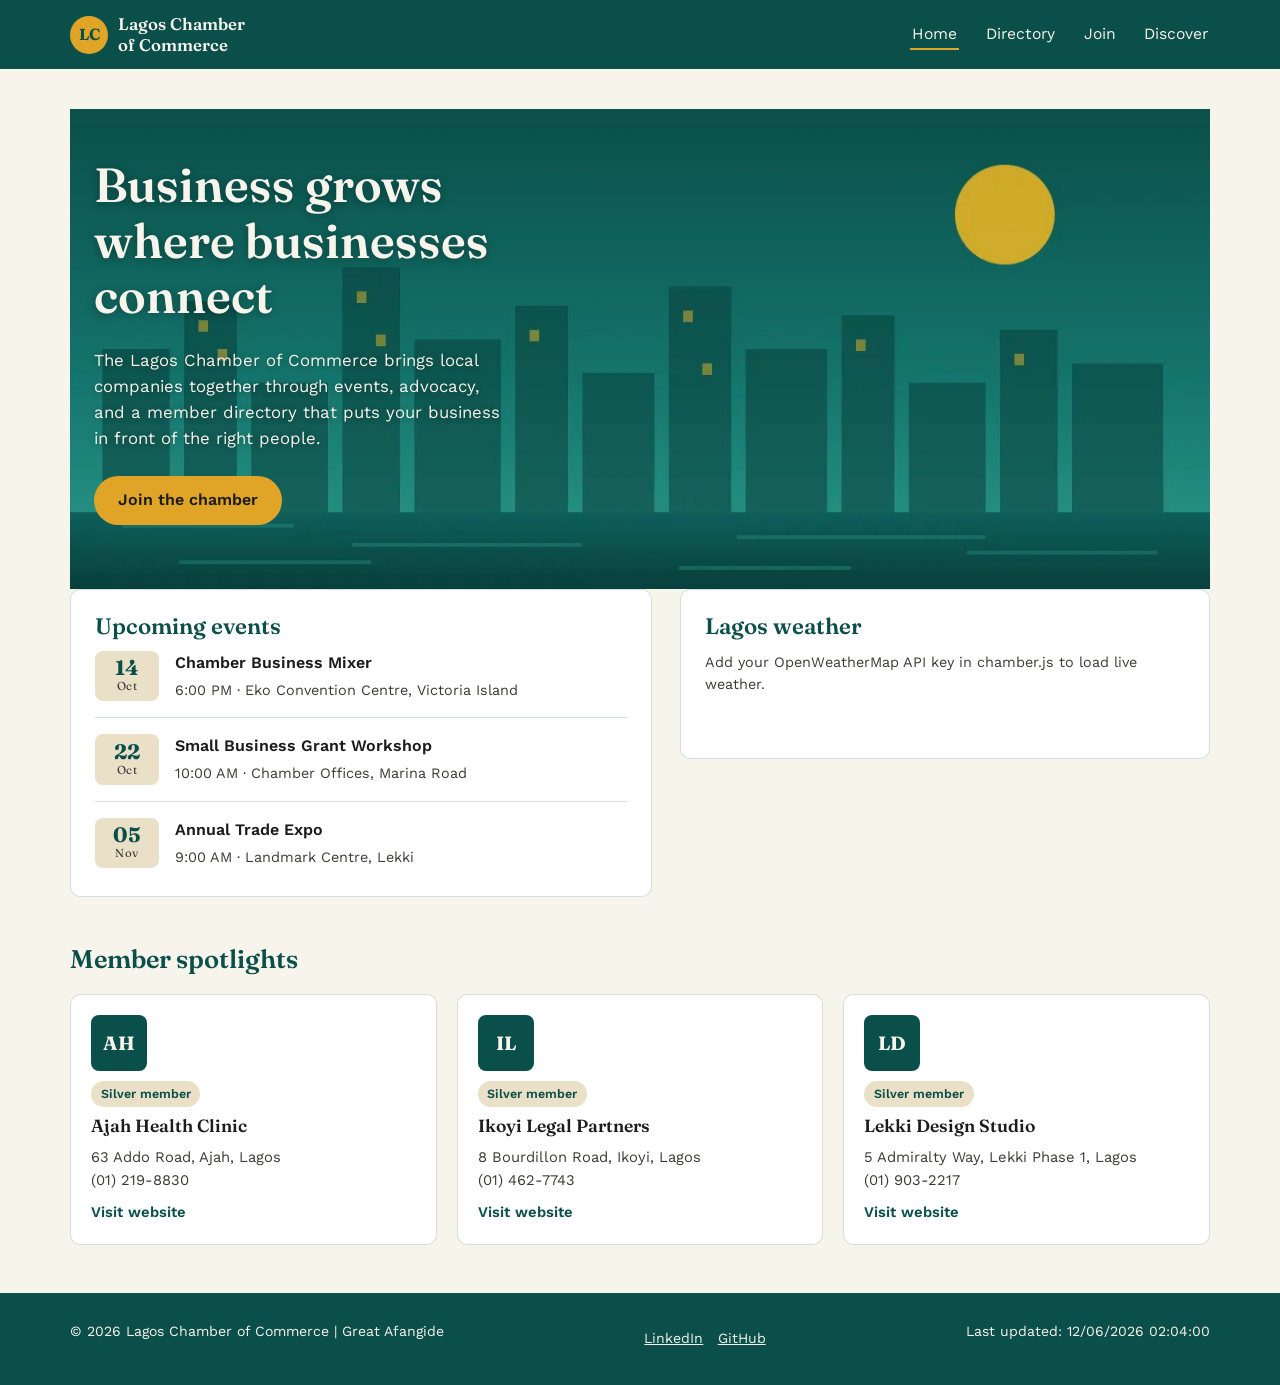
==== chamber/index.html @ bc027979 "updated files" ====
<!DOCTYPE html>
<html lang="en">

<head>
  <meta charset="UTF-8">
  <meta name="viewport" content="width=device-width, initial-scale=1.0">
  <title>Lagos Chamber of Commerce | Home</title>
  <meta name="description"
    content="The Lagos Chamber of Commerce connects local businesses with the resources, events, and members who help them grow.">
  <meta name="author" content="Great Afangide">

  <link rel="preconnect" href="https://fonts.googleapis.com">
  <link rel="preconnect" href="https://fonts.gstatic.com" crossorigin>
  <link href="https://fonts.googleapis.com/css2?family=Fraunces:wght@600;700&family=Work+Sans:wght@400;600&display=swap"
    rel="stylesheet">

  <link rel="stylesheet" href="styles/styles.css">
  <link rel="icon"
    href="data:image/svg+xml,%3Csvg xmlns='http://www.w3.org/2000/svg' viewBox='0 0 64 64'%3E%3Crect width='64' height='64' rx='12' fill='%230b4f4a'/%3E%3Ctext x='32' y='42' font-family='Georgia,serif' font-size='28' font-weight='700' fill='%23e0a527' text-anchor='middle'%3ELC%3C/text%3E%3C/svg%3E">
  <meta name="theme-color" content="#0b4f4a">

  <!-- Open Graph -->
  <meta property="og:title" content="Lagos Chamber of Commerce | Connecting Local Business">
  <meta property="og:description"
    content="Connecting Lagos businesses since 1998. See member spotlights, upcoming events, local weather, and how to join the chamber.">
  <meta property="og:type" content="website">
  <meta property="og:image" content="https://greatx806.github.io/wdd231/chamber/images/hero-lagos.webp">
  <meta property="og:url" content="https://greatx806.github.io/wdd231/chamber/index.html">

  <script defer src="scripts/chamber.js"></script>
</head>

<body>
  <a class="skip-link" href="#main-content">Skip to main content</a>

  <header class="site-header">
    <div class="header-inner">
      <a class="brand" href="index.html">
        <span class="brand-mark" aria-hidden="true">LC</span>
        <span class="brand-text">Lagos Chamber<br>of Commerce</span>
      </a>

      <button class="nav-toggle" id="navToggle" aria-expanded="false" aria-controls="primaryNav">
        <span class="visually-hidden">Menu</span>
      </button>

      <nav class="primary-nav" id="primaryNav" aria-label="Primary">
        <ul>
          <li><a href="index.html" aria-current="page">Home</a></li>
          <li><a href="directory.html">Directory</a></li>
          <li><a href="join.html">Join</a></li>
          <li><a href="discover.html">Discover</a></li>
        </ul>
      </nav>
    </div>
  </header>

  <!-- main now wraps the hero so the single h1 lives inside it -->
  <main id="main-content">

    <div class="hero">
      <img src="images/hero-lagos.webp" alt="Lagos waterfront skyline at dusk across the lagoon" fetchpriority="high">
      <div class="hero-content">
        <h1>Business grows where businesses connect</h1>
        <p>The Lagos Chamber of Commerce brings local companies together through events, advocacy, and a member
          directory that puts your business in front of the right people.</p>
        <a class="cta-button" href="join.html">Join the chamber</a>
      </div>
    </div>

    <section class="info-panels">

      <section class="panel" id="events" aria-labelledby="events-heading">
        <h2 id="events-heading">Upcoming events</h2>
        <ul class="event-list" id="eventList">
          <!-- populated by chamber.js -->
        </ul>
      </section>

      <section class="panel" id="weather" aria-labelledby="weather-heading">
        <h2 id="weather-heading">Lagos weather</h2>
        <div id="weatherNow" class="weather-now">
          <p class="weather-status">Loading current conditions…</p>
        </div>
        <div id="weatherForecast" class="weather-forecast" role="group" aria-label="Three day forecast"></div>
      </section>

    </section>

    <section class="spotlights" aria-labelledby="spotlights-heading">
      <h2 id="spotlights-heading">Member spotlights</h2>
      <div class="spotlight-grid" id="spotlightGrid">
        <p class="weather-status">Loading member spotlights…</p>
      </div>
    </section>
  </main>

  <footer class="site-footer">
    <div class="footer-inner">
      <p>&copy; <span id="currentYear"></span> Lagos Chamber of Commerce | Great Afangide</p>
      <ul class="social-links">
        <li><a href="https://linkedin.com/in/great-afangide-598083270" aria-label="LinkedIn">LinkedIn</a></li>
        <li><a href="https://github.com/GreatX806" aria-label="GitHub">GitHub</a></li>
      </ul>
      <p id="lastModified"></p>
    </div>
  </footer>

</body>

</html>
---- chamber/styles/styles.css ----
/* ============================================
   Lagos Chamber of Commerce — shared stylesheet
   Used by index.html and directory.html
   ============================================ */

:root {
  --teal-deep: #0b4f4a;
  --teal-mid: #1b6b63;
  --ochre: #e0a527;
  --ochre-dark: #b9860f;
  --paper: #f7f4ec;
  --sand: #eae0c8;
  --charcoal: #1c1c1c;
  --charcoal-soft: #3a3a37;
  --line: rgba(11, 79, 74, 0.18);

  --font-display: "Fraunces", Georgia, "Times New Roman", serif;
  --font-body: "Work Sans", -apple-system, Segoe UI, Roboto, sans-serif;

  --radius: 10px;
  --max-width: 1180px;
}

* {
  box-sizing: border-box;
}

html {
  scroll-behavior: smooth;
}

body {
  margin: 0;
  font-family: var(--font-body);
  color: var(--charcoal);
  background: var(--paper);
  line-height: 1.55;
}

img {
  max-width: 100%;
  display: block;
}

a {
  color: var(--teal-deep);
}

h1, h2, h3 {
  font-family: var(--font-display);
  line-height: 1.15;
  margin: 0 0 0.5em;
  font-weight: 600;
}

p {
  margin: 0 0 1em;
}

.visually-hidden {
  position: absolute;
  width: 1px;
  height: 1px;
  overflow: hidden;
  clip: rect(0 0 0 0);
  white-space: nowrap;
}

:focus-visible {
  outline: 3px solid var(--ochre-dark);
  outline-offset: 2px;
}

/* ---------- Header & nav ---------- */

.site-header {
  background: var(--teal-deep);
  color: var(--paper);
  position: relative;
}

.header-inner {
  max-width: var(--max-width);
  margin: 0 auto;
  padding: 0.9rem 1.25rem;
  display: flex;
  align-items: center;
  justify-content: space-between;
  gap: 1rem;
}

.brand {
  display: flex;
  align-items: center;
  gap: 0.65rem;
  text-decoration: none;
  color: var(--paper);
}

.brand-mark {
  width: 38px;
  height: 38px;
  border-radius: 50%;
  background: var(--ochre);
  display: grid;
  place-items: center;
  color: var(--teal-deep);
  font-family: var(--font-display);
  font-weight: 700;
  flex-shrink: 0;
}

.brand-text {
  font-family: var(--font-display);
  font-size: 1.05rem;
  font-weight: 600;
  line-height: 1.2;
}

.skip-link {
  position: absolute;
  left: -999px;
  top: auto;
  background: var(--ochre);
  color: var(--charcoal);
  padding: 0.75rem 1.25rem;
  font-weight: 600;
  text-decoration: none;
  z-index: 100;
  border-radius: 0 0 8px 0;
}

.skip-link:focus {
  left: 0;
  top: 0;
}

.nav-toggle {
  display: none;
  background: none;
  border: 1px solid rgba(247, 244, 236, 0.4);
  border-radius: 6px;
  color: var(--paper);
  width: 48px;
  height: 48px;
  cursor: pointer;
  flex-shrink: 0;
}

.nav-toggle span,
.nav-toggle::before,
.nav-toggle::after {
  content: "";
  display: block;
  width: 20px;
  height: 2px;
  background: var(--paper);
  margin: 4px auto;
}

.primary-nav ul {
  list-style: none;
  display: flex;
  gap: 1.6rem;
  margin: 0;
  padding: 0;
}

.primary-nav a {
  color: var(--paper);
  text-decoration: none;
  font-size: 0.98rem;
  padding: 0.3rem 0.1rem;
  border-bottom: 2px solid transparent;
}

.primary-nav a:hover,
.primary-nav a[aria-current="page"] {
  border-bottom-color: var(--ochre);
}

@media (max-width: 640px) {
  .nav-toggle {
    display: block;
  }

  .primary-nav {
    width: 100%;
    display: none;
  }

  .primary-nav.open {
    display: block;
  }

  .primary-nav ul {
    flex-direction: column;
    gap: 0;
    padding: 0.5rem 1.25rem 1rem;
  }

  .primary-nav li {
    border-top: 1px solid rgba(247, 244, 236, 0.15);
  }

  .primary-nav a {
    display: block;
    padding: 0.75rem 0;
  }

  .header-inner {
    flex-wrap: wrap;
  }
}

/* ---------- Hero ---------- */

.hero {
  position: relative;
  background: var(--teal-deep);
}

.hero img {
  width: 100%;
  height: clamp(260px, 45vw, 480px);
  object-fit: cover;
}

.hero-content {
  position: absolute;
  inset: 0;
  display: flex;
  flex-direction: column;
  align-items: flex-start;
  justify-content: center;
  padding: 1.5rem 1.5rem 2.5rem;
  max-width: var(--max-width);
  margin: 0 auto;
  left: 0;
  right: 0;
}

.hero-content h1 {
  color: var(--paper);
  font-size: clamp(1.8rem, 4.5vw, 3rem);
  max-width: 14ch;
  text-shadow: 0 2px 10px rgba(0, 0, 0, 0.35);
}

.hero-content p {
  color: var(--paper);
  max-width: 42ch;
  font-size: 1.05rem;
  text-shadow: 0 1px 6px rgba(0, 0, 0, 0.35);
}

.cta-button {
  display: inline-block;
  background: var(--ochre);
  color: var(--charcoal);
  text-decoration: none;
  font-weight: 600;
  padding: 0.75rem 1.5rem;
  border-radius: 999px;
  margin-top: 0.5rem;
  transition: transform 0.15s ease, background 0.15s ease;
}

.cta-button:hover,
.cta-button:focus-visible {
  background: var(--ochre-dark);
  transform: translateY(-1px);
}

/* ---------- Main layout ---------- */

main {
  max-width: var(--max-width);
  margin: 0 auto;
  padding: 2.5rem 1.25rem 3rem;
}

.info-panels {
  display: grid;
  grid-template-columns: 1fr;
  gap: 1.75rem;
  margin-bottom: 3rem;
}

@media (min-width: 700px) {
  .info-panels {
    grid-template-columns: 1.1fr 1fr;
    align-items: start;
  }
}

.panel {
  background: #fff;
  border: 1px solid var(--line);
  border-radius: var(--radius);
  padding: 1.5rem 1.5rem 1.75rem;
}

.panel h2 {
  font-size: 1.4rem;
  color: var(--teal-deep);
}

.event-list {
  list-style: none;
  margin: 0;
  padding: 0;
  display: grid;
  gap: 1rem;
}

.event-list li {
  display: grid;
  grid-template-columns: 64px 1fr;
  gap: 1rem;
  padding-bottom: 1rem;
  border-bottom: 1px solid var(--line);
}

.event-list li:last-child {
  border-bottom: none;
  padding-bottom: 0;
}

.event-date {
  background: var(--sand);
  border-radius: 8px;
  text-align: center;
  padding: 0.4rem 0;
  font-family: var(--font-display);
  line-height: 1.1;
}

.event-date .day {
  display: block;
  font-size: 1.3rem;
  font-weight: 700;
  color: var(--teal-deep);
}

.event-date .month {
  display: block;
  font-size: 0.72rem;
  letter-spacing: 0.03em;
  color: var(--charcoal-soft);
}

.event-title {
  font-weight: 600;
  margin: 0 0 0.2rem;
}

.event-meta {
  font-size: 0.9rem;
  color: var(--charcoal-soft);
  margin: 0;
}

/* Weather panel */

.weather-now {
  display: flex;
  align-items: center;
  gap: 1rem;
  margin-bottom: 1.25rem;
}

.weather-temp {
  font-family: var(--font-display);
  font-size: 3rem;
  font-weight: 600;
  color: var(--teal-deep);
}

.weather-desc {
  text-transform: capitalize;
  color: var(--charcoal-soft);
}

.weather-forecast {
  display: grid;
  grid-template-columns: repeat(3, 1fr);
  gap: 0.75rem;
}

.forecast-day {
  background: var(--sand);
  border-radius: 8px;
  text-align: center;
  padding: 0.75rem 0.4rem;
}

.forecast-day .label {
  display: block;
  font-size: 0.8rem;
  color: var(--charcoal-soft);
  margin-bottom: 0.3rem;
}

.forecast-day .temp {
  font-family: var(--font-display);
  font-weight: 600;
}

.weather-status {
  font-size: 0.9rem;
  color: var(--charcoal-soft);
}

/* ---------- Spotlights ---------- */

.spotlights h2 {
  font-size: 1.6rem;
  color: var(--teal-deep);
  margin-bottom: 1.25rem;
}

.spotlight-grid {
  display: grid;
  grid-template-columns: 1fr;
  gap: 1.25rem;
}

@media (min-width: 700px) {
  .spotlight-grid {
    grid-template-columns: repeat(3, 1fr);
  }
}

.spotlight-card {
  background: #fff;
  border: 1px solid var(--line);
  border-radius: var(--radius);
  padding: 1.25rem;
  display: flex;
  flex-direction: column;
  gap: 0.6rem;
}

.spotlight-card .logo {
  width: 56px;
  height: 56px;
  border-radius: 8px;
  background: var(--teal-deep);
  color: var(--paper);
  display: grid;
  place-items: center;
  font-family: var(--font-display);
  font-weight: 700;
  font-size: 1.2rem;
}

.spotlight-card h3 {
  font-size: 1.1rem;
  margin-bottom: 0;
}

.membership-badge {
  align-self: flex-start;
  font-size: 0.78rem;
  font-weight: 600;
  padding: 0.2rem 0.6rem;
  border-radius: 999px;
  background: var(--sand);
  color: var(--teal-deep);
}

.spotlight-card address {
  font-style: normal;
  font-size: 0.92rem;
  color: var(--charcoal-soft);
  margin: 0;
}

.spotlight-card .card-link {
  margin-top: auto;
  font-size: 0.92rem;
  font-weight: 600;
  text-decoration: none;
}

/* ---------- Footer ---------- */

.site-footer {
  background: var(--teal-deep);
  color: var(--paper);
}

.footer-inner {
  max-width: var(--max-width);
  margin: 0 auto;
  padding: 1.75rem 1.25rem;
  display: flex;
  flex-wrap: wrap;
  gap: 0.75rem 1.5rem;
  align-items: center;
  justify-content: space-between;
  font-size: 0.88rem;
}

.footer-inner a {
  color: var(--paper);
}

.social-links {
  display: flex;
  gap: 0.9rem;
  list-style: none;
  margin: 0;
  padding: 0;
}

.social-links a {
  display: inline-flex;
}

/* ============================================
   Join page: form + membership cards + modals
   ============================================ */

.join-layout {
  display: grid;
  grid-template-columns: 1fr;
  gap: 2rem;
  align-items: start;
}

@media (min-width: 800px) {
  .join-layout {
    grid-template-columns: 1.35fr 1fr;
  }
}

.join-form fieldset {
  border: 1px solid var(--line);
  border-radius: var(--radius);
  padding: 1rem 1.1rem 1.2rem;
  margin: 0 0 1.25rem;
}

.join-form legend {
  font-family: var(--font-display);
  font-weight: 600;
  padding: 0 0.4rem;
  color: var(--teal-deep);
}

.join-form label {
  display: block;
  font-weight: 600;
  font-size: 0.92rem;
  margin-bottom: 1rem;
}

.join-form input[type="text"],
.join-form input[type="email"],
.join-form input[type="tel"],
.join-form textarea {
  display: block;
  width: 100%;
  margin-top: 0.35rem;
  padding: 0.65rem 0.75rem;
  border: 1px solid var(--line);
  border-radius: 6px;
  font: inherit;
  color: var(--charcoal);
  background: #fff;
}

.join-form input:focus-visible,
.join-form textarea:focus-visible {
  outline: 3px solid var(--ochre-dark);
  outline-offset: 1px;
}

.join-form textarea {
  min-height: 110px;
  resize: vertical;
}

.join-form small {
  display: block;
  font-weight: 400;
  color: var(--charcoal-soft);
  margin-top: 0.3rem;
}

.radio-group {
  display: flex;
  flex-wrap: wrap;
  gap: 0.75rem 1.5rem;
}

.radio-option {
  display: flex;
  align-items: center;
  gap: 0.45rem;
  font-weight: 500;
  margin-bottom: 0;
}

.radio-option input {
  width: 18px;
  height: 18px;
  accent-color: var(--teal-deep);
}

.submit-button {
  font: inherit;
  border: none;
  cursor: pointer;
}

/* Membership cards */

.membership-cards {
  display: grid;
  grid-template-columns: 1fr;
  gap: 1rem;
}

.membership-card {
  background: #fff;
  border: 1px solid var(--line);
  border-radius: var(--radius);
  padding: 1.25rem;
  opacity: 0;
  transform: translateY(18px);
  animation: cardRise 0.55s ease forwards;
}

.membership-card:nth-child(1) { animation-delay: 0.05s; }
.membership-card:nth-child(2) { animation-delay: 0.2s; }
.membership-card:nth-child(3) { animation-delay: 0.35s; }
.membership-card:nth-child(4) { animation-delay: 0.5s; }

@keyframes cardRise {
  to {
    opacity: 1;
    transform: translateY(0);
  }
}

@media (prefers-reduced-motion: reduce) {
  .membership-card {
    animation: none;
    opacity: 1;
    transform: none;
  }
}

.membership-card h3 {
  font-size: 1.1rem;
  color: var(--teal-deep);
}

.membership-card p {
  font-size: 0.92rem;
  color: var(--charcoal-soft);
  margin-bottom: 0.75rem;
}

.membership-card button {
  font: inherit;
  font-weight: 600;
  font-size: 0.92rem;
  background: none;
  border: none;
  color: var(--teal-deep);
  text-decoration: underline;
  cursor: pointer;
  padding: 0;
}

/* Native dialog modals */

dialog {
  border: none;
  border-radius: var(--radius);
  padding: 0;
  width: min(420px, 90vw);
  box-shadow: 0 20px 45px rgba(11, 79, 74, 0.25);
}

dialog::backdrop {
  background: rgba(11, 79, 74, 0.55);
}

.dialog-inner {
  padding: 1.5rem;
}

.dialog-inner h3 {
  color: var(--teal-deep);
  margin-bottom: 0.75rem;
}

.dialog-inner ul {
  margin: 0 0 1.25rem;
  padding-left: 1.2rem;
}

.dialog-inner li {
  margin-bottom: 0.4rem;
}

.dialog-close {
  font: inherit;
  font-weight: 600;
  background: var(--ochre);
  color: var(--charcoal);
  border: none;
  border-radius: 999px;
  padding: 0.55rem 1.3rem;
  cursor: pointer;
}

/* ============================================
   Thank-you page
   ============================================ */

.confirmation-panel h1 {
  color: var(--teal-deep);
}

.confirmation-list {
  margin: 1.5rem 0 0;
  display: grid;
  gap: 0.9rem;
}

.confirmation-list div {
  display: grid;
  grid-template-columns: 160px 1fr;
  gap: 0.5rem;
  border-bottom: 1px solid var(--line);
  padding-bottom: 0.6rem;
}

.confirmation-list dt {
  font-weight: 600;
  color: var(--teal-deep);
}

.confirmation-list dd {
  margin: 0;
}
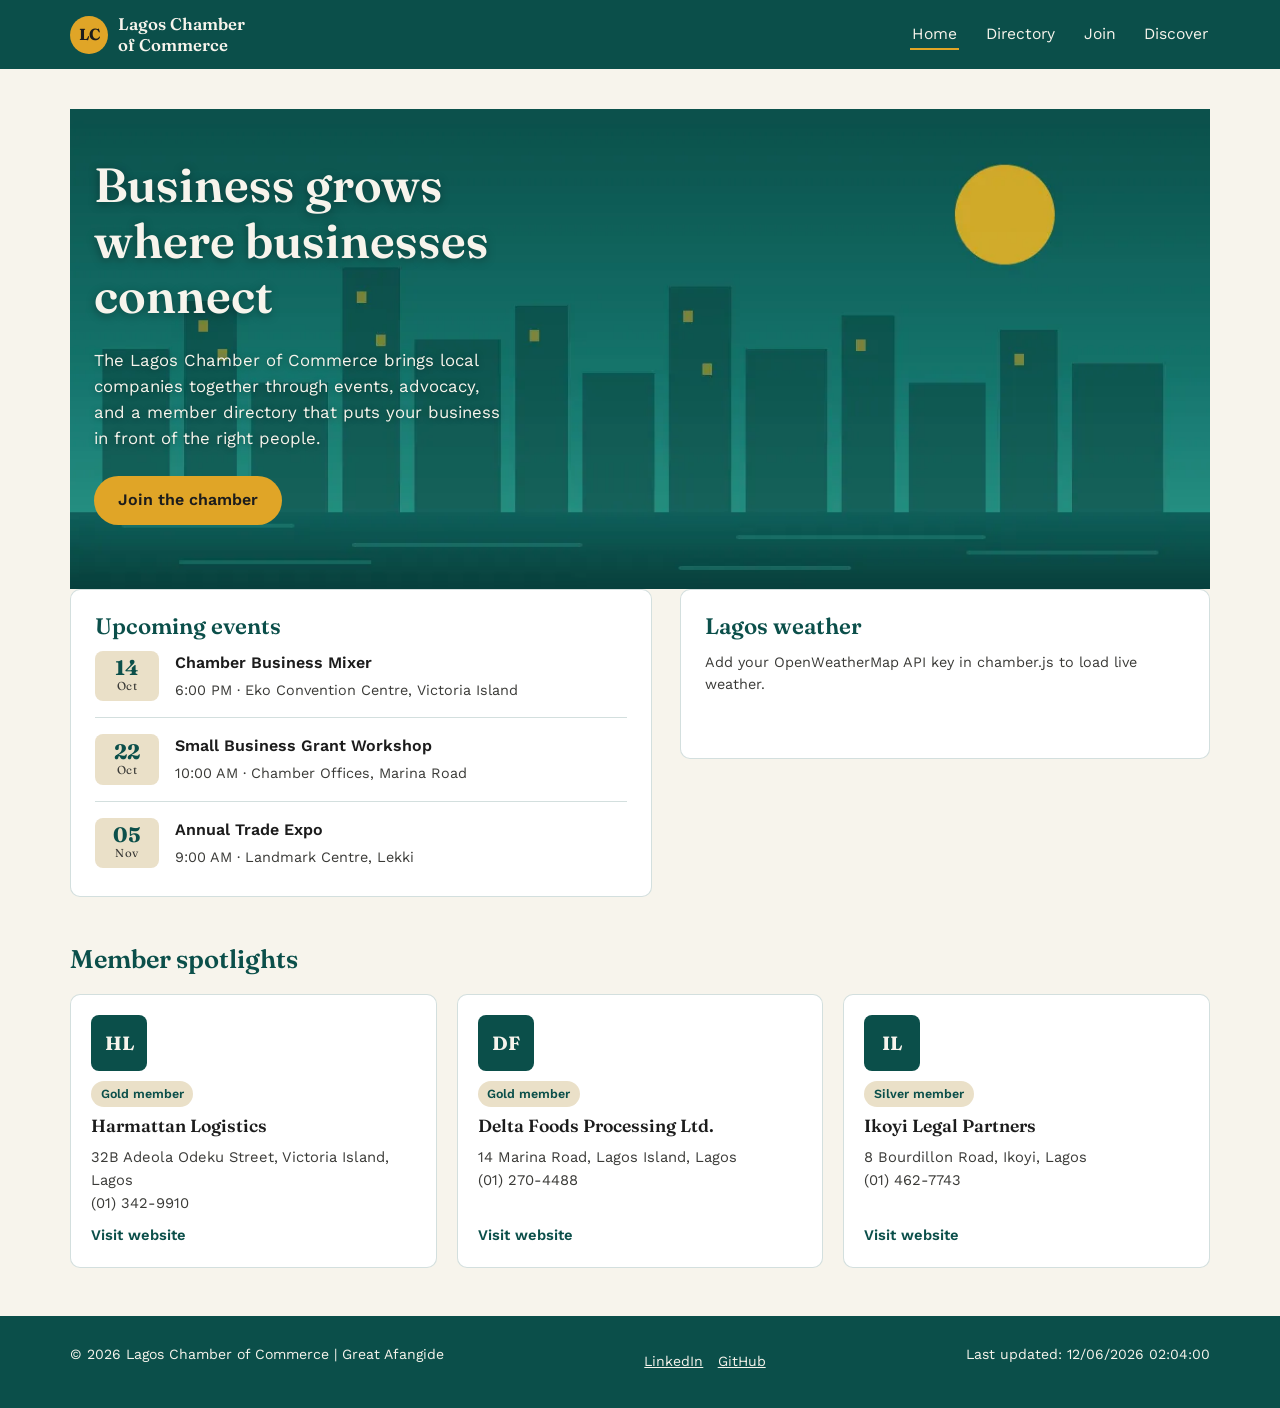
==== commit 243fbfe9: "updated files" ====
--- a/chamber/index.html
+++ b/chamber/index.html
@@ -14,7 +14,11 @@
   <link href="https://fonts.googleapis.com/css2?family=Fraunces:wght@600;700&family=Work+Sans:wght@400;600&display=swap"
     rel="stylesheet">
 
-  <link rel="stylesheet" href="styles/styles.css">
+  
+    <link rel="stylesheet" href="styles/styles.css">
+    <link rel="stylesheet" href="../chamber/styles/styles-additions.css">
+
+  
   <link rel="icon"
     href="data:image/svg+xml,%3Csvg xmlns='http://www.w3.org/2000/svg' viewBox='0 0 64 64'%3E%3Crect width='64' height='64' rx='12' fill='%230b4f4a'/%3E%3Ctext x='32' y='42' font-family='Georgia,serif' font-size='28' font-weight='700' fill='%23e0a527' text-anchor='middle'%3ELC%3C/text%3E%3C/svg%3E">
   <meta name="theme-color" content="#0b4f4a">
--- a/chamber/styles/styles-additions.css
+++ b/chamber/styles/styles-additions.css
@@ -0,0 +1,19 @@
+/* ===== Paste at the VERY BOTTOM of styles/styles.css ===== */
+
+/* Contrast fix: teal on ochre was 4.29:1, charcoal on ochre is 7.78:1 */
+.brand-mark {
+  color: var(--charcoal);
+}
+
+/* Replaces the inline style="" attributes on join.html */
+.page-intro {
+  max-width: var(--max-width);
+  margin: 0 auto;
+  padding: 2.5rem 1.25rem 0;
+}
+
+.join-layout {
+  max-width: var(--max-width);
+  margin: 0 auto;
+  padding: 1rem 1.25rem 3rem;
+}
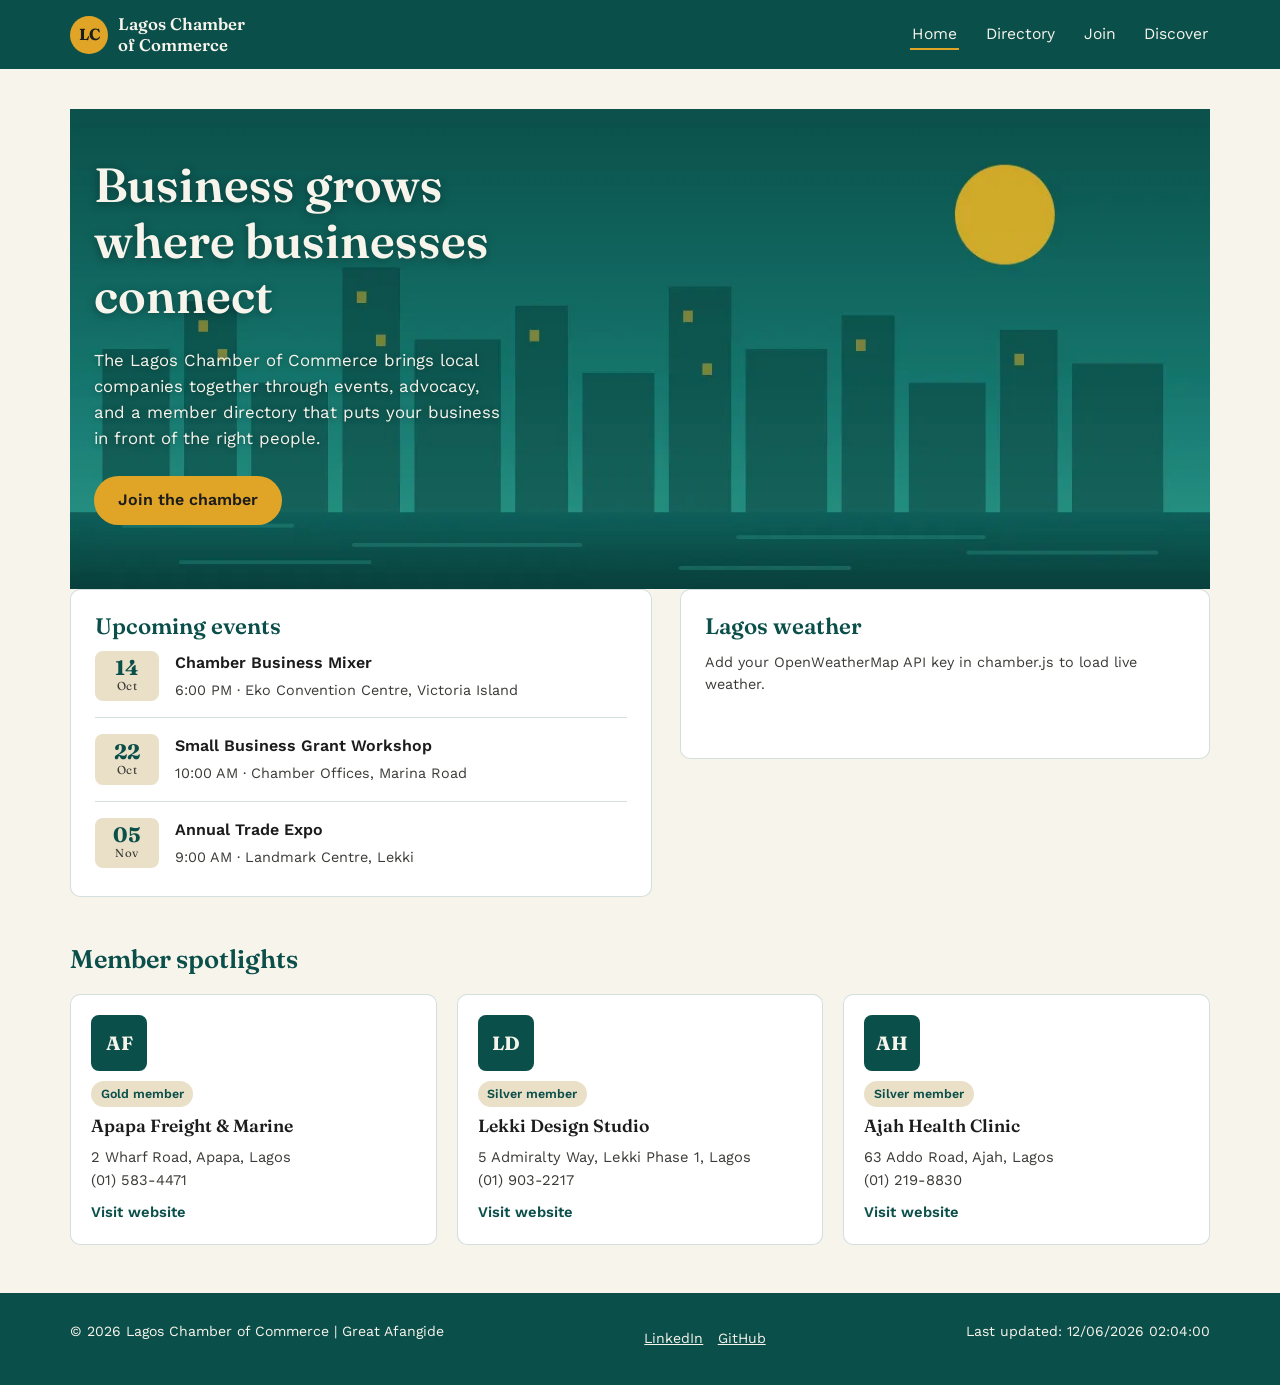
==== commit 225341b3: "updated files" ====
--- a/chamber/index.html
+++ b/chamber/index.html
@@ -19,9 +19,8 @@
     <link rel="stylesheet" href="../chamber/styles/styles-additions.css">
 
   
-  <link rel="icon"
-    href="data:image/svg+xml,%3Csvg xmlns='http://www.w3.org/2000/svg' viewBox='0 0 64 64'%3E%3Crect width='64' height='64' rx='12' fill='%230b4f4a'/%3E%3Ctext x='32' y='42' font-family='Georgia,serif' font-size='28' font-weight='700' fill='%23e0a527' text-anchor='middle'%3ELC%3C/text%3E%3C/svg%3E">
-  <meta name="theme-color" content="#0b4f4a">
+  <link rel="icon"href="data:image/svg+xml,%3Csvg xmlns='http://www.w3.org/2000/svg' viewBox='0 0 64 64'%3E%3Crect width='64' height='64' rx='12' fill='%230b4f4a'/%3E%3Ctext x='32' y='42' font-family='Georgia,serif' font-size='28' font-weight='700' fill='%23e0a527' text-anchor='middle'%3ELC%3C/text%3E%3C/svg%3E">
+  <meta name="theme-color"content="#0b4f4a">
 
   <!-- Open Graph -->
   <meta property="og:title" content="Lagos Chamber of Commerce | Connecting Local Business">
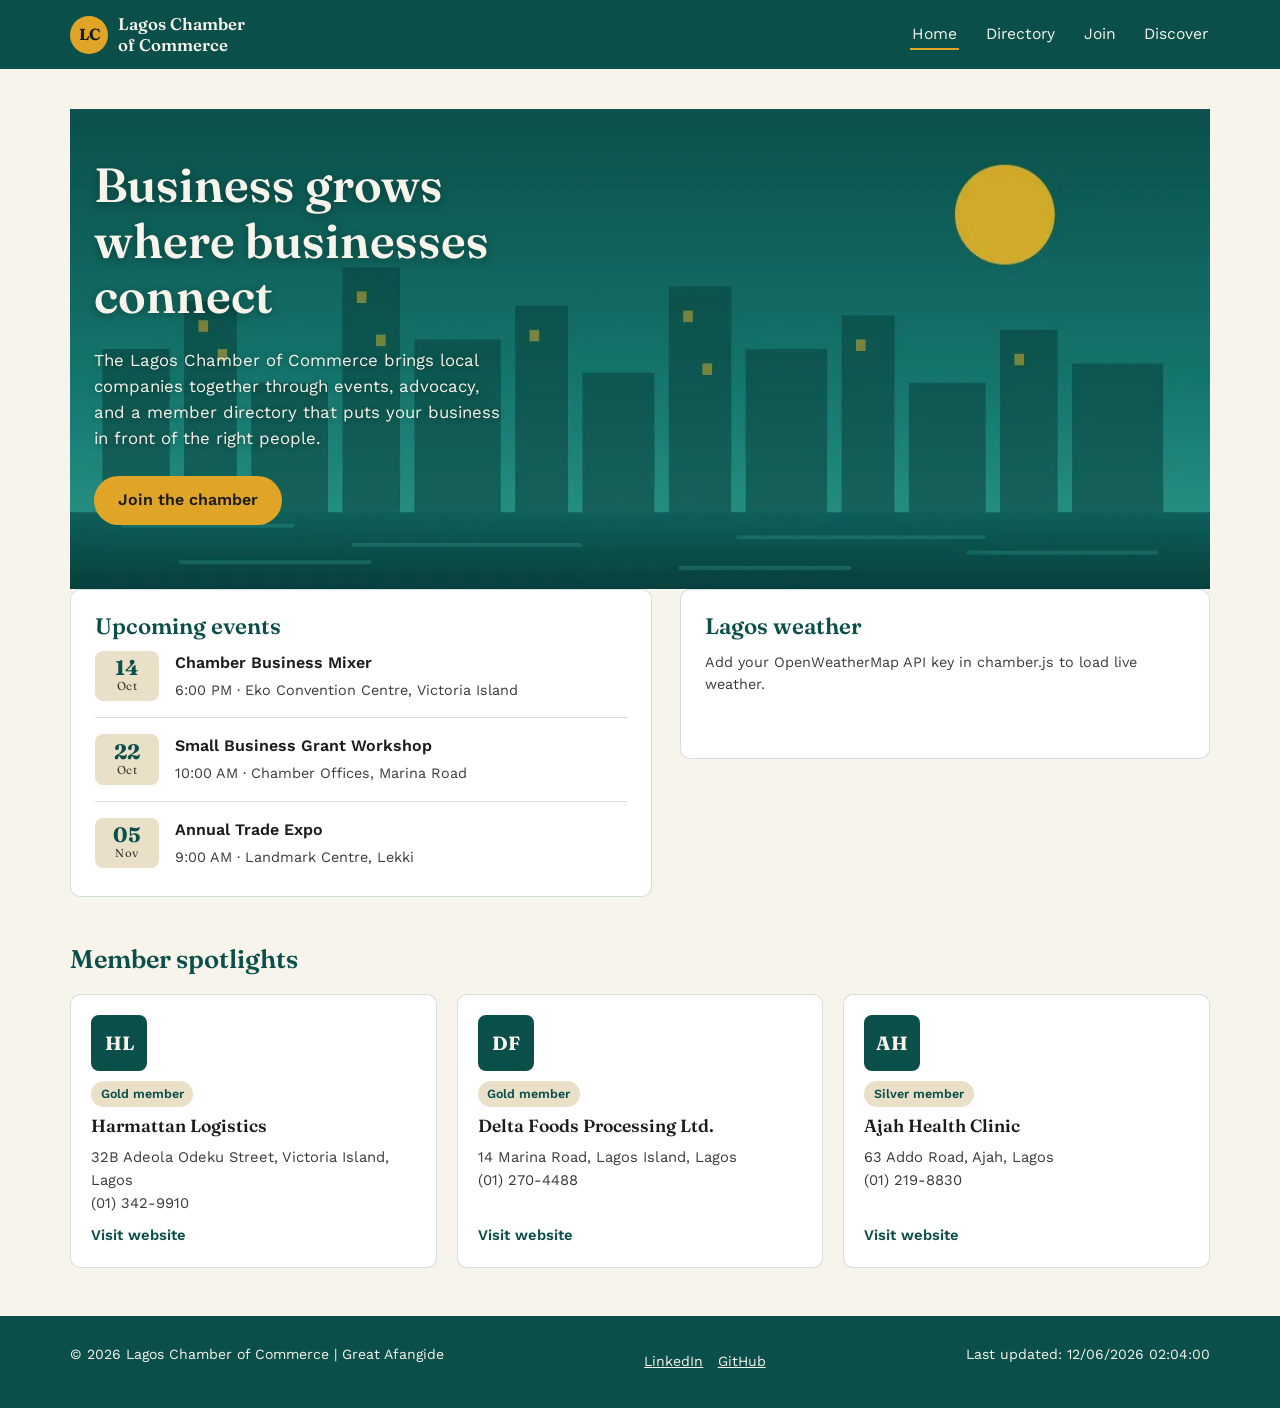
==== commit b9839a78: "updated files" ====
--- a/chamber/index.html
+++ b/chamber/index.html
@@ -11,16 +11,16 @@
 
   <link rel="preconnect" href="https://fonts.googleapis.com">
   <link rel="preconnect" href="https://fonts.gstatic.com" crossorigin>
-  <link href="https://fonts.googleapis.com/css2?family=Fraunces:wght@600;700&family=Work+Sans:wght@400;600&display=swap"
+  <link
+    href="https://fonts.googleapis.com/css2?family=Fraunces:wght@600;700&family=Work+Sans:wght@400;600&display=swap"
     rel="stylesheet">
 
-  
-    <link rel="stylesheet" href="styles/styles.css">
-    <link rel="stylesheet" href="../chamber/styles/styles-additions.css">
+  <link rel="stylesheet" href="styles/styles.css">
+  <link rel="stylesheet" href="../chamber/styles/styles-additions.css">
 
-  
-  <link rel="icon"href="data:image/svg+xml,%3Csvg xmlns='http://www.w3.org/2000/svg' viewBox='0 0 64 64'%3E%3Crect width='64' height='64' rx='12' fill='%230b4f4a'/%3E%3Ctext x='32' y='42' font-family='Georgia,serif' font-size='28' font-weight='700' fill='%23e0a527' text-anchor='middle'%3ELC%3C/text%3E%3C/svg%3E">
-  <meta name="theme-color"content="#0b4f4a">
+  <link rel="icon"
+    href="data:image/svg+xml,%3Csvg xmlns='http://www.w3.org/2000/svg' viewBox='0 0 64 64'%3E%3Crect width='64' height='64' rx='12' fill='%230b4f4a'/%3E%3Ctext x='32' y='42' font-family='Georgia,serif' font-size='28' font-weight='700' fill='%23e0a527' text-anchor='middle'%3ELC%3C/text%3E%3C/svg%3E">
+  <meta name="theme-color" content="#0b4f4a">
 
   <!-- Open Graph -->
   <meta property="og:title" content="Lagos Chamber of Commerce | Connecting Local Business">
@@ -58,7 +58,6 @@
     </div>
   </header>
 
-  <!-- main now wraps the hero so the single h1 lives inside it -->
   <main id="main-content">
 
     <div class="hero">
@@ -71,7 +70,7 @@
       </div>
     </div>
 
-    <section class="info-panels">
+    <div class="info-panels">
 
       <section class="panel" id="events" aria-labelledby="events-heading">
         <h2 id="events-heading">Upcoming events</h2>
@@ -88,7 +87,7 @@
         <div id="weatherForecast" class="weather-forecast" role="group" aria-label="Three day forecast"></div>
       </section>
 
-    </section>
+    </div>
 
     <section class="spotlights" aria-labelledby="spotlights-heading">
       <h2 id="spotlights-heading">Member spotlights</h2>
@@ -111,4 +110,4 @@
 
 </body>
 
-</html>+</html>
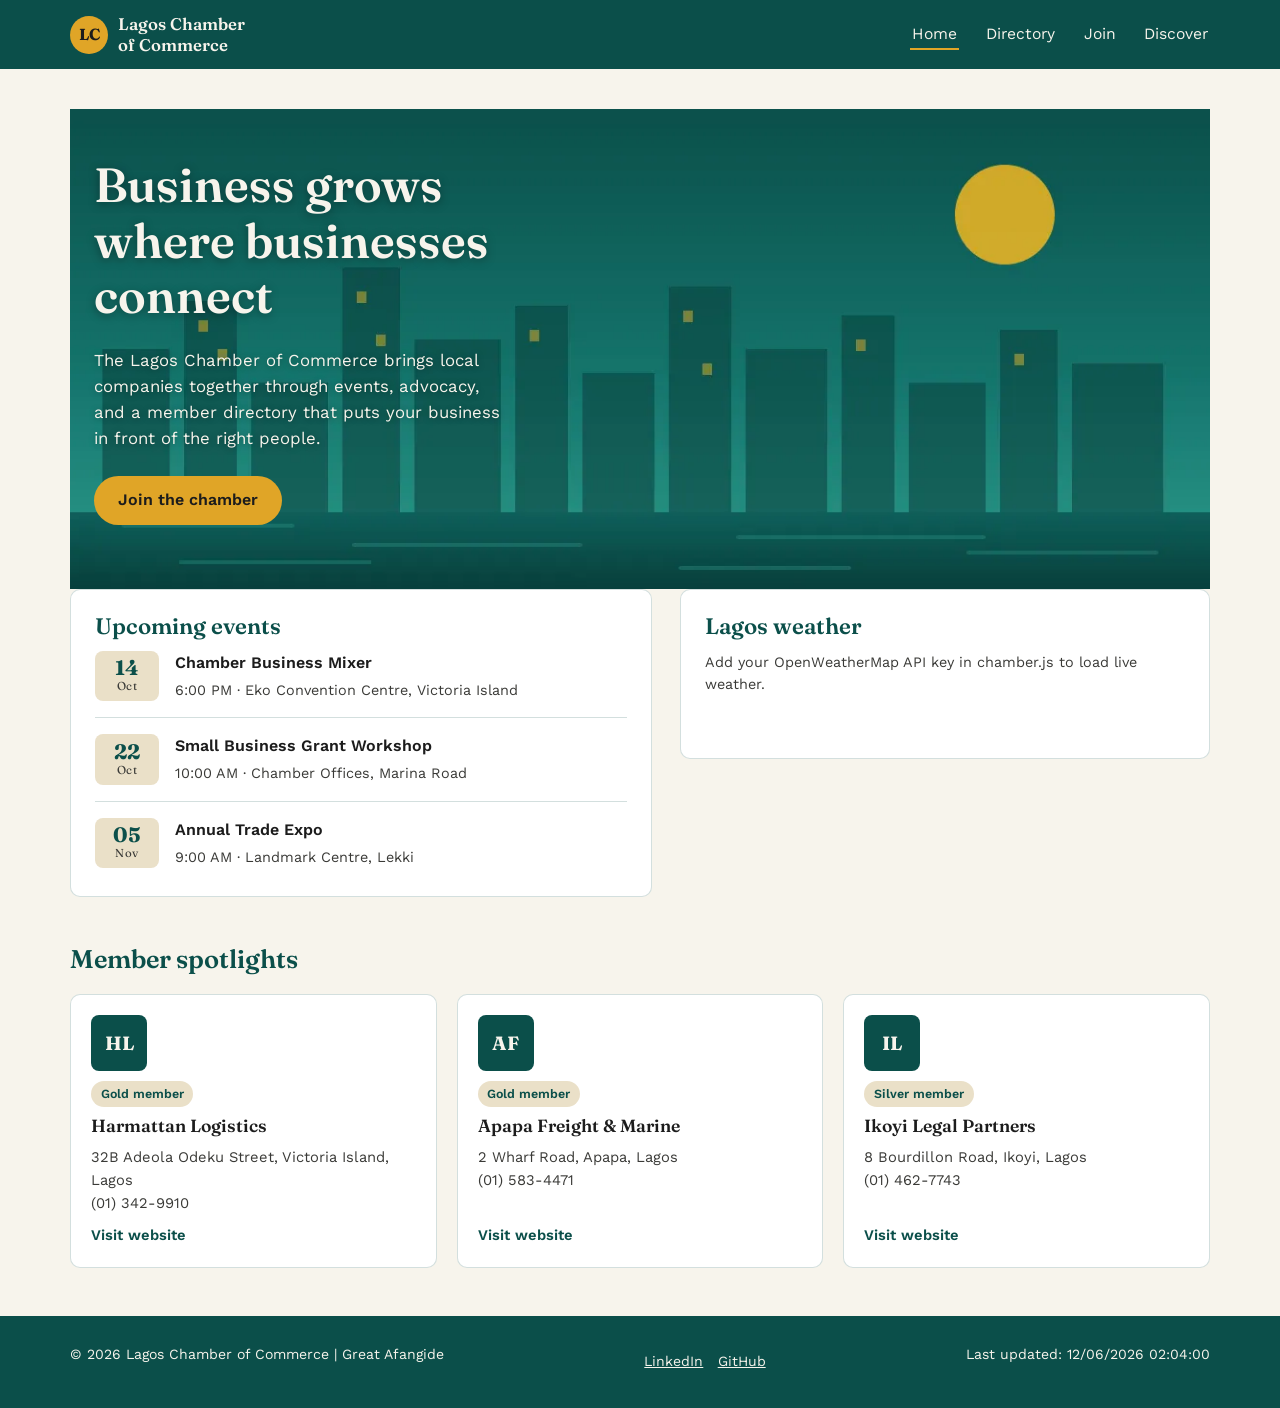
==== commit 66b8c2fa: "updated files" ====
--- a/chamber/index.html
+++ b/chamber/index.html
@@ -18,8 +18,7 @@
   <link rel="stylesheet" href="styles/styles.css">
   <link rel="stylesheet" href="../chamber/styles/styles-additions.css">
 
-  <link rel="icon"
-    href="data:image/svg+xml,%3Csvg xmlns='http://www.w3.org/2000/svg' viewBox='0 0 64 64'%3E%3Crect width='64' height='64' rx='12' fill='%230b4f4a'/%3E%3Ctext x='32' y='42' font-family='Georgia,serif' font-size='28' font-weight='700' fill='%23e0a527' text-anchor='middle'%3ELC%3C/text%3E%3C/svg%3E">
+  <link rel="icon" href="images/favicon.svg">
   <meta name="theme-color" content="#0b4f4a">
 
   <!-- Open Graph -->
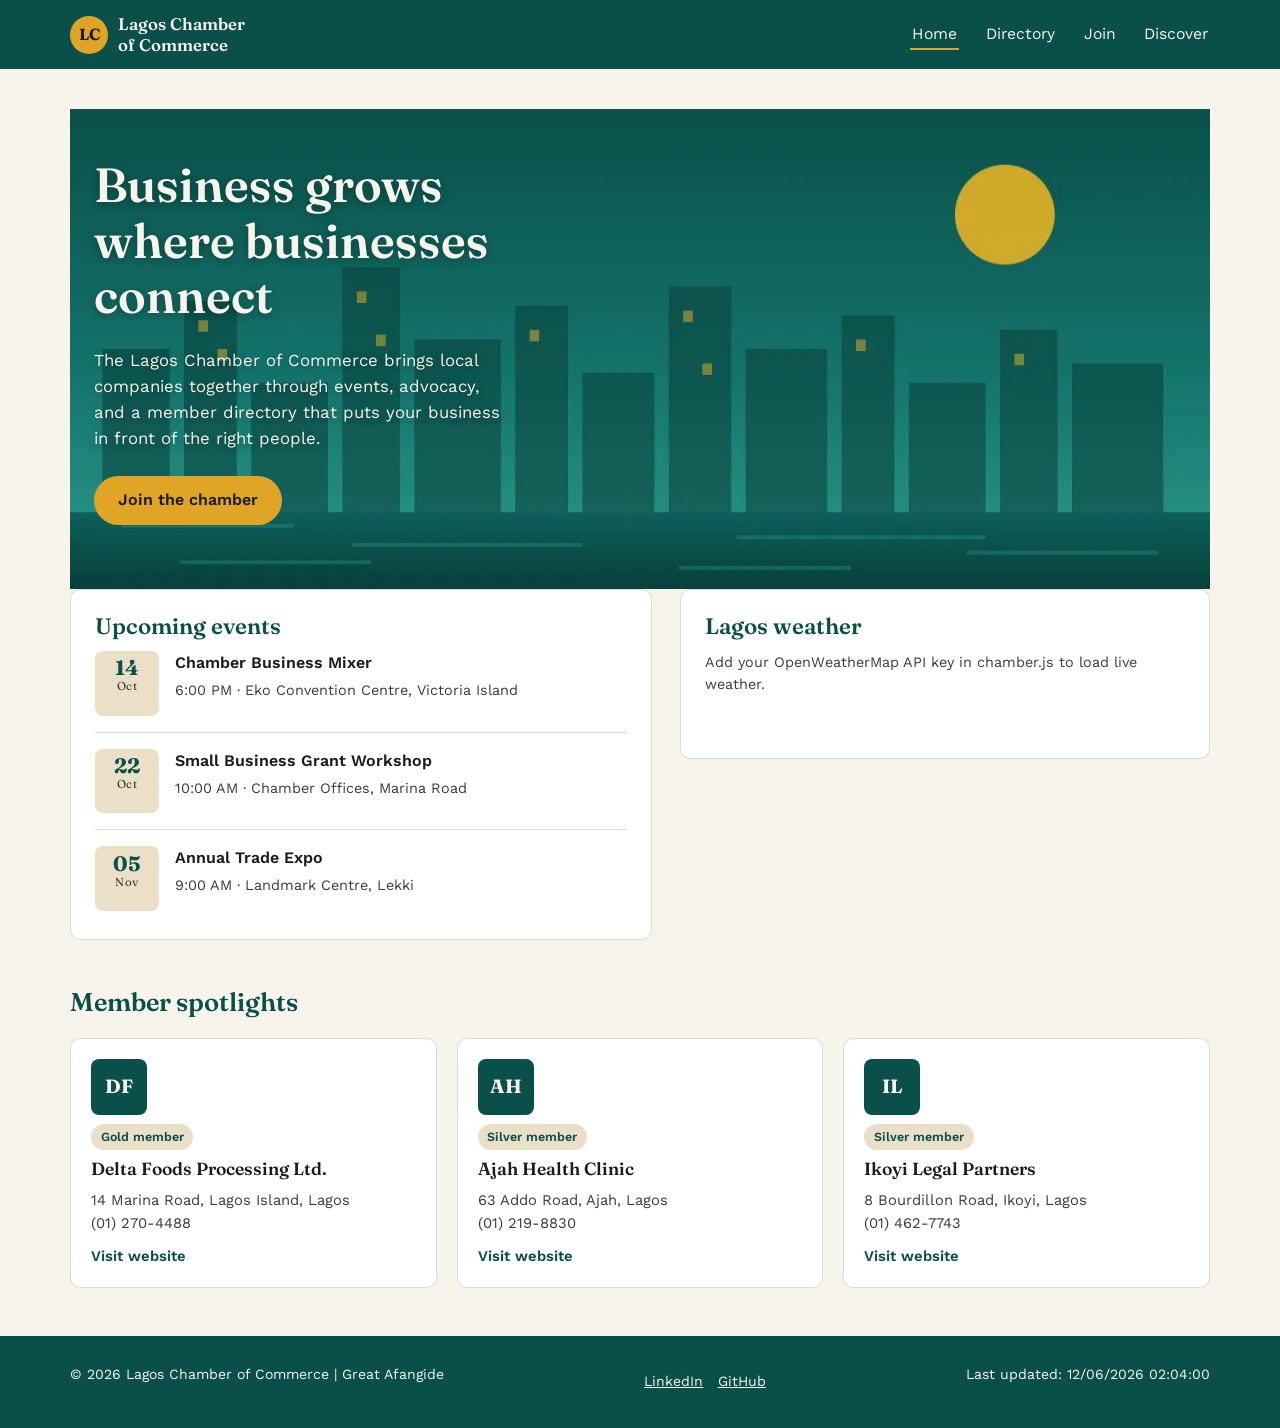
==== commit 3f35e5a5: "updated html and css" ====
--- a/chamber/index.html
+++ b/chamber/index.html
@@ -42,8 +42,8 @@
         <span class="brand-text">Lagos Chamber<br>of Commerce</span>
       </a>
 
-      <button class="nav-toggle" id="navToggle" aria-expanded="false" aria-controls="primaryNav">
-        <span class="visually-hidden">Menu</span>
+      <!-- Updated nav-toggle button to use aria-label directly -->
+      <button class="nav-toggle" id="navToggle" aria-expanded="false" aria-controls="primaryNav" aria-label="Toggle navigation menu">
       </button>
 
       <nav class="primary-nav" id="primaryNav" aria-label="Primary">
@@ -109,4 +109,4 @@
 
 </body>
 
-</html>
+</html>
--- a/chamber/styles/styles.css
+++ b/chamber/styles/styles.css
@@ -12,7 +12,8 @@
   --sand: #eae0c8;
   --charcoal: #1c1c1c;
   --charcoal-soft: #3a3a37;
-  --line: rgba(11, 79, 74, 0.18);
+  --line: #0b4f4a2e;
+  --white: #ffffff;
 
   --font-display: "Fraunces", Georgia, "Times New Roman", serif;
   --font-body: "Work Sans", -apple-system, Segoe UI, Roboto, sans-serif;
@@ -57,13 +58,19 @@
   margin: 0 0 1em;
 }
 
+/* Fixed contrast issue for screen readers and audit tools */
 .visually-hidden {
   position: absolute;
   width: 1px;
   height: 1px;
+  padding: 0;
+  margin: -1px;
   overflow: hidden;
-  clip: rect(0 0 0 0);
+  clip: rect(0, 0, 0, 0);
   white-space: nowrap;
+  border: 0;
+  color: var(--charcoal);
+  background-color: var(--paper);
 }
 
 :focus-visible {
@@ -71,11 +78,15 @@
   outline-offset: 2px;
 }
 
-/* ---------- Header & nav ---------- */
-
-.site-header {
+/* ---------- Header & Nav ---------- */
+
+.site-header,
+.site-footer {
   background: var(--teal-deep);
   color: var(--paper);
+}
+
+.site-header {
   position: relative;
 }
 
@@ -138,7 +149,7 @@
 .nav-toggle {
   display: none;
   background: none;
-  border: 1px solid rgba(247, 244, 236, 0.4);
+  border: 1px solid #f7f4ec66;
   border-radius: 6px;
   color: var(--paper);
   width: 48px;
@@ -179,40 +190,6 @@
   border-bottom-color: var(--ochre);
 }
 
-@media (max-width: 640px) {
-  .nav-toggle {
-    display: block;
-  }
-
-  .primary-nav {
-    width: 100%;
-    display: none;
-  }
-
-  .primary-nav.open {
-    display: block;
-  }
-
-  .primary-nav ul {
-    flex-direction: column;
-    gap: 0;
-    padding: 0.5rem 1.25rem 1rem;
-  }
-
-  .primary-nav li {
-    border-top: 1px solid rgba(247, 244, 236, 0.15);
-  }
-
-  .primary-nav a {
-    display: block;
-    padding: 0.75rem 0;
-  }
-
-  .header-inner {
-    flex-wrap: wrap;
-  }
-}
-
 /* ---------- Hero ---------- */
 
 .hero {
@@ -236,22 +213,22 @@
   padding: 1.5rem 1.5rem 2.5rem;
   max-width: var(--max-width);
   margin: 0 auto;
-  left: 0;
-  right: 0;
+}
+
+.hero-content h1,
+.hero-content p {
+  color: var(--paper);
+  text-shadow: 0 2px 10px #00000059;
 }
 
 .hero-content h1 {
-  color: var(--paper);
   font-size: clamp(1.8rem, 4.5vw, 3rem);
   max-width: 14ch;
-  text-shadow: 0 2px 10px rgba(0, 0, 0, 0.35);
 }
 
 .hero-content p {
-  color: var(--paper);
   max-width: 42ch;
   font-size: 1.05rem;
-  text-shadow: 0 1px 6px rgba(0, 0, 0, 0.35);
 }
 
 .cta-button {
@@ -272,7 +249,7 @@
   transform: translateY(-1px);
 }
 
-/* ---------- Main layout ---------- */
+/* ---------- Main Layout ---------- */
 
 main {
   max-width: var(--max-width);
@@ -287,23 +264,29 @@
   margin-bottom: 3rem;
 }
 
-@media (min-width: 700px) {
-  .info-panels {
-    grid-template-columns: 1.1fr 1fr;
-    align-items: start;
-  }
-}
-
-.panel {
-  background: #fff;
+.panel,
+.spotlight-card,
+.membership-card {
+  background: var(--white);
   border: 1px solid var(--line);
   border-radius: var(--radius);
+}
+
+.panel {
   padding: 1.5rem 1.5rem 1.75rem;
+}
+
+.panel h2,
+.spotlights h2,
+.membership-card h3,
+.dialog-inner h3,
+.confirmation-panel h1,
+.confirmation-list dt {
+  color: var(--teal-deep);
 }
 
 .panel h2 {
   font-size: 1.4rem;
-  color: var(--teal-deep);
 }
 
 .event-list {
@@ -327,8 +310,13 @@
   padding-bottom: 0;
 }
 
+.event-date,
+.forecast-day,
+.membership-badge {
+  background: var(--sand);
+}
+
 .event-date {
-  background: var(--sand);
   border-radius: 8px;
   text-align: center;
   padding: 0.4rem 0;
@@ -347,21 +335,30 @@
   display: block;
   font-size: 0.72rem;
   letter-spacing: 0.03em;
+}
+
+.event-title {
+  font-weight: 600;
+  margin: 0 0 0.2rem;
+}
+
+.event-meta,
+.weather-desc,
+.weather-status,
+.forecast-day .label,
+.spotlight-card address,
+.join-form small,
+.membership-card p,
+.event-date .month {
   color: var(--charcoal-soft);
 }
 
-.event-title {
-  font-weight: 600;
-  margin: 0 0 0.2rem;
-}
-
-.event-meta {
+.event-meta,
+.weather-status {
   font-size: 0.9rem;
-  color: var(--charcoal-soft);
-  margin: 0;
-}
-
-/* Weather panel */
+}
+
+/* ---------- Weather Panel ---------- */
 
 .weather-now {
   display: flex;
@@ -379,7 +376,6 @@
 
 .weather-desc {
   text-transform: capitalize;
-  color: var(--charcoal-soft);
 }
 
 .weather-forecast {
@@ -389,7 +385,6 @@
 }
 
 .forecast-day {
-  background: var(--sand);
   border-radius: 8px;
   text-align: center;
   padding: 0.75rem 0.4rem;
@@ -398,7 +393,6 @@
 .forecast-day .label {
   display: block;
   font-size: 0.8rem;
-  color: var(--charcoal-soft);
   margin-bottom: 0.3rem;
 }
 
@@ -407,16 +401,10 @@
   font-weight: 600;
 }
 
-.weather-status {
-  font-size: 0.9rem;
-  color: var(--charcoal-soft);
-}
-
 /* ---------- Spotlights ---------- */
 
 .spotlights h2 {
   font-size: 1.6rem;
-  color: var(--teal-deep);
   margin-bottom: 1.25rem;
 }
 
@@ -426,16 +414,7 @@
   gap: 1.25rem;
 }
 
-@media (min-width: 700px) {
-  .spotlight-grid {
-    grid-template-columns: repeat(3, 1fr);
-  }
-}
-
 .spotlight-card {
-  background: #fff;
-  border: 1px solid var(--line);
-  border-radius: var(--radius);
   padding: 1.25rem;
   display: flex;
   flex-direction: column;
@@ -466,14 +445,12 @@
   font-weight: 600;
   padding: 0.2rem 0.6rem;
   border-radius: 999px;
-  background: var(--sand);
   color: var(--teal-deep);
 }
 
 .spotlight-card address {
   font-style: normal;
   font-size: 0.92rem;
-  color: var(--charcoal-soft);
   margin: 0;
 }
 
@@ -485,11 +462,6 @@
 }
 
 /* ---------- Footer ---------- */
-
-.site-footer {
-  background: var(--teal-deep);
-  color: var(--paper);
-}
 
 .footer-inner {
   max-width: var(--max-width);
@@ -519,21 +491,13 @@
   display: inline-flex;
 }
 
-/* ============================================
-   Join page: form + membership cards + modals
-   ============================================ */
+/* ---------- Join Page ---------- */
 
 .join-layout {
   display: grid;
   grid-template-columns: 1fr;
   gap: 2rem;
   align-items: start;
-}
-
-@media (min-width: 800px) {
-  .join-layout {
-    grid-template-columns: 1.35fr 1fr;
-  }
 }
 
 .join-form fieldset {
@@ -569,7 +533,7 @@
   border-radius: 6px;
   font: inherit;
   color: var(--charcoal);
-  background: #fff;
+  background: var(--white);
 }
 
 .join-form input:focus-visible,
@@ -586,7 +550,6 @@
 .join-form small {
   display: block;
   font-weight: 400;
-  color: var(--charcoal-soft);
   margin-top: 0.3rem;
 }
 
@@ -610,13 +573,18 @@
   accent-color: var(--teal-deep);
 }
 
+.submit-button,
+.membership-card button,
+.dialog-close {
+  font: inherit;
+  cursor: pointer;
+}
+
 .submit-button {
-  font: inherit;
   border: none;
-  cursor: pointer;
-}
-
-/* Membership cards */
+}
+
+/* Membership Cards */
 
 .membership-cards {
   display: grid;
@@ -625,9 +593,6 @@
 }
 
 .membership-card {
-  background: #fff;
-  border: 1px solid var(--line);
-  border-radius: var(--radius);
   padding: 1.25rem;
   opacity: 0;
   transform: translateY(18px);
@@ -643,6 +608,142 @@
   to {
     opacity: 1;
     transform: translateY(0);
+  }
+}
+
+.membership-card h3 {
+  font-size: 1.1rem;
+}
+
+.membership-card p {
+  font-size: 0.92rem;
+  margin-bottom: 0.75rem;
+}
+
+.membership-card button {
+  font-weight: 600;
+  font-size: 0.92rem;
+  background: none;
+  border: none;
+  color: var(--teal-deep);
+  text-decoration: underline;
+  padding: 0;
+}
+
+/* Modals */
+
+dialog {
+  border: none;
+  border-radius: var(--radius);
+  padding: 0;
+  width: min(420px, 90vw);
+  box-shadow: 0 20px 45px #0b4f4a40;
+}
+
+dialog::backdrop {
+  background: #0b4f4a8c;
+}
+
+.dialog-inner {
+  padding: 1.5rem;
+}
+
+.dialog-inner h3 {
+  margin-bottom: 0.75rem;
+}
+
+.dialog-inner ul {
+  margin: 0 0 1.25rem;
+  padding-left: 1.2rem;
+}
+
+.dialog-inner li {
+  margin-bottom: 0.4rem;
+}
+
+.dialog-close {
+  font-weight: 600;
+  background: var(--ochre);
+  color: var(--charcoal);
+  border: none;
+  border-radius: 999px;
+  padding: 0.55rem 1.3rem;
+}
+
+/* ---------- Thank-You Page ---------- */
+
+.confirmation-list {
+  margin: 1.5rem 0 0;
+  display: grid;
+  gap: 0.9rem;
+}
+
+.confirmation-list div {
+  display: grid;
+  grid-template-columns: 160px 1fr;
+  gap: 0.5rem;
+  border-bottom: 1px solid var(--line);
+  padding-bottom: 0.6rem;
+}
+
+.confirmation-list dt {
+  font-weight: 600;
+}
+
+.confirmation-list dd {
+  margin: 0;
+}
+
+/* ---------- Responsive & Media Queries ---------- */
+
+@media (max-width: 640px) {
+  .nav-toggle {
+    display: block;
+  }
+
+  .primary-nav {
+    width: 100%;
+    display: none;
+  }
+
+  .primary-nav.open {
+    display: block;
+  }
+
+  .primary-nav ul {
+    flex-direction: column;
+    gap: 0;
+    padding: 0.5rem 1.25rem 1rem;
+  }
+
+  .primary-nav li {
+    border-top: 1px solid #f7f4ec26;
+  }
+
+  .primary-nav a {
+    display: block;
+    padding: 0.75rem 0;
+  }
+
+  .header-inner {
+    flex-wrap: wrap;
+  }
+}
+
+@media (min-width: 700px) {
+  .info-panels {
+    grid-template-columns: 1.1fr 1fr;
+    align-items: start;
+  }
+
+  .spotlight-grid {
+    grid-template-columns: repeat(3, 1fr);
+  }
+}
+
+@media (min-width: 800px) {
+  .join-layout {
+    grid-template-columns: 1.35fr 1fr;
   }
 }
 
@@ -652,101 +753,4 @@
     opacity: 1;
     transform: none;
   }
-}
-
-.membership-card h3 {
-  font-size: 1.1rem;
-  color: var(--teal-deep);
-}
-
-.membership-card p {
-  font-size: 0.92rem;
-  color: var(--charcoal-soft);
-  margin-bottom: 0.75rem;
-}
-
-.membership-card button {
-  font: inherit;
-  font-weight: 600;
-  font-size: 0.92rem;
-  background: none;
-  border: none;
-  color: var(--teal-deep);
-  text-decoration: underline;
-  cursor: pointer;
-  padding: 0;
-}
-
-/* Native dialog modals */
-
-dialog {
-  border: none;
-  border-radius: var(--radius);
-  padding: 0;
-  width: min(420px, 90vw);
-  box-shadow: 0 20px 45px rgba(11, 79, 74, 0.25);
-}
-
-dialog::backdrop {
-  background: rgba(11, 79, 74, 0.55);
-}
-
-.dialog-inner {
-  padding: 1.5rem;
-}
-
-.dialog-inner h3 {
-  color: var(--teal-deep);
-  margin-bottom: 0.75rem;
-}
-
-.dialog-inner ul {
-  margin: 0 0 1.25rem;
-  padding-left: 1.2rem;
-}
-
-.dialog-inner li {
-  margin-bottom: 0.4rem;
-}
-
-.dialog-close {
-  font: inherit;
-  font-weight: 600;
-  background: var(--ochre);
-  color: var(--charcoal);
-  border: none;
-  border-radius: 999px;
-  padding: 0.55rem 1.3rem;
-  cursor: pointer;
-}
-
-/* ============================================
-   Thank-you page
-   ============================================ */
-
-.confirmation-panel h1 {
-  color: var(--teal-deep);
-}
-
-.confirmation-list {
-  margin: 1.5rem 0 0;
-  display: grid;
-  gap: 0.9rem;
-}
-
-.confirmation-list div {
-  display: grid;
-  grid-template-columns: 160px 1fr;
-  gap: 0.5rem;
-  border-bottom: 1px solid var(--line);
-  padding-bottom: 0.6rem;
-}
-
-.confirmation-list dt {
-  font-weight: 600;
-  color: var(--teal-deep);
-}
-
-.confirmation-list dd {
-  margin: 0;
-}
+}
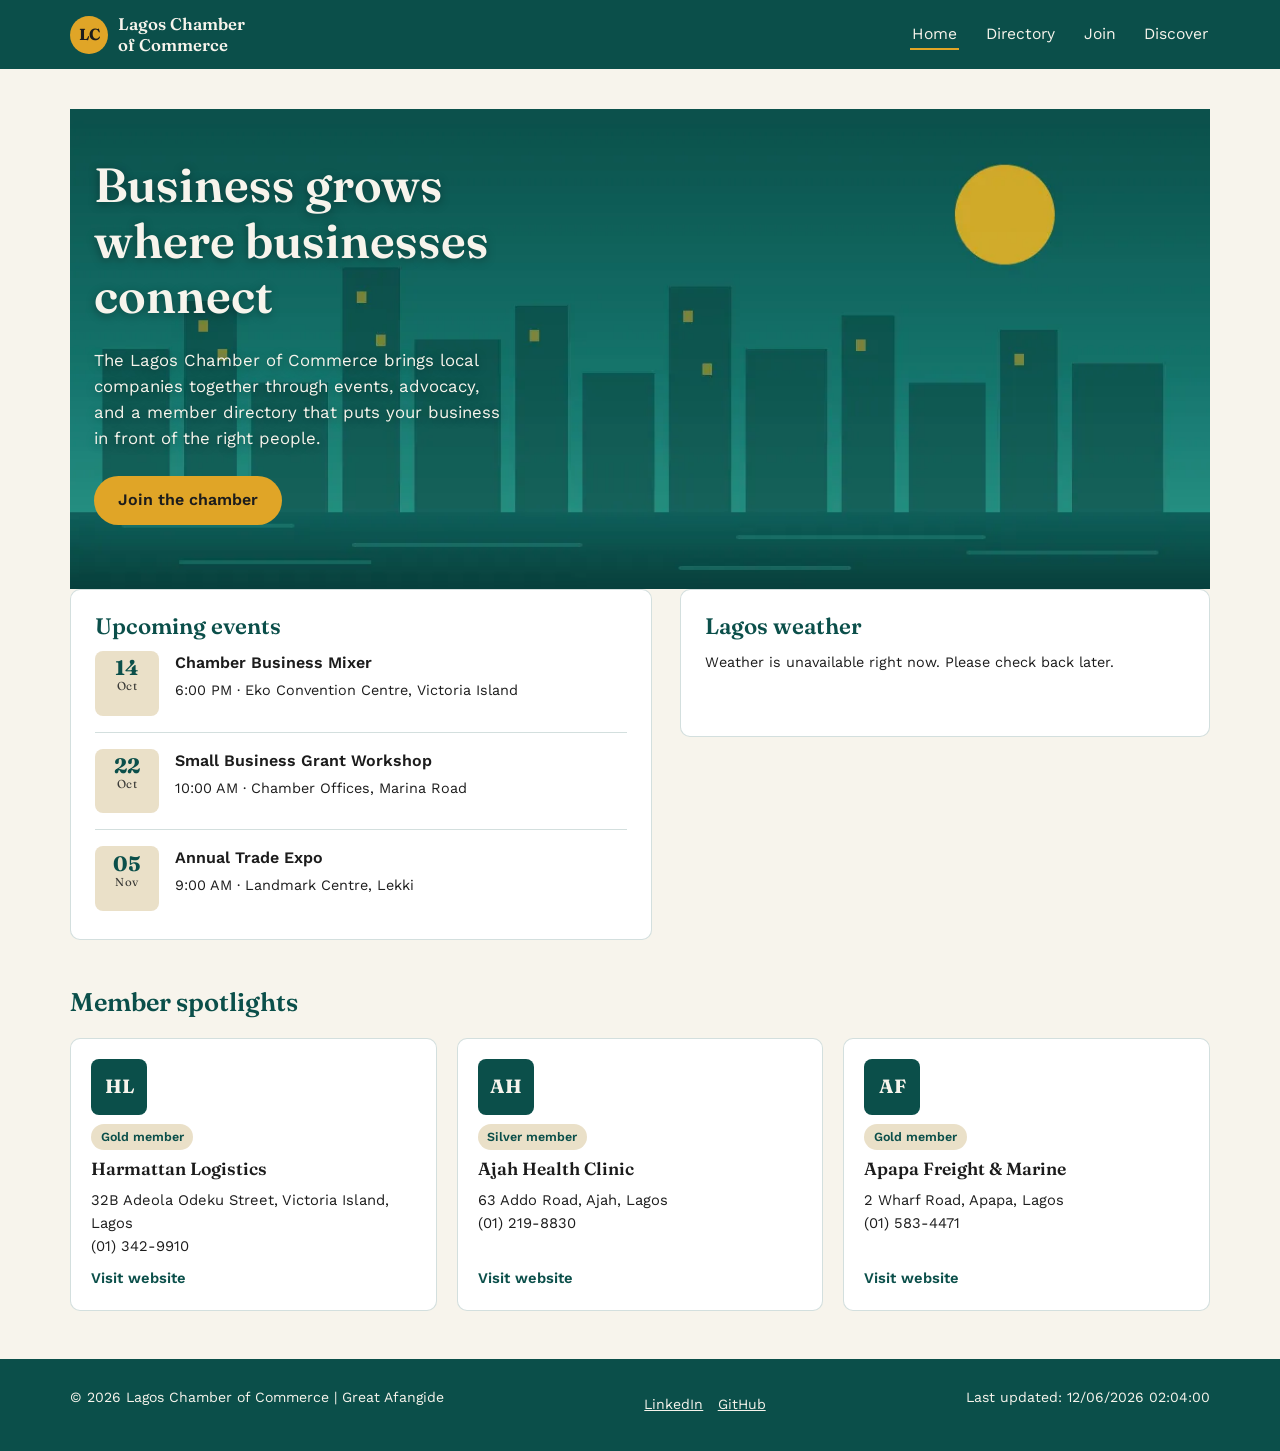
==== commit b365fad0: "updated files" ====
--- a/chamber/index.html
+++ b/chamber/index.html
@@ -16,8 +16,7 @@
     rel="stylesheet">
 
   <link rel="stylesheet" href="styles/styles.css">
-  <link rel="stylesheet" href="../chamber/styles/styles-additions.css">
-
+  
   <link rel="icon" href="images/favicon.svg">
   <meta name="theme-color" content="#0b4f4a">
 
--- a/chamber/styles/styles.css
+++ b/chamber/styles/styles.css
@@ -1,6 +1,5 @@
 /* ============================================
    Lagos Chamber of Commerce — shared stylesheet
-   Used by index.html and directory.html
    ============================================ */
 
 :root {
@@ -58,7 +57,7 @@
   margin: 0 0 1em;
 }
 
-/* Fixed contrast issue for screen readers and audit tools */
+/* Accessibility helper (Fixed: clip updated to clip-path) */
 .visually-hidden {
   position: absolute;
   width: 1px;
@@ -66,7 +65,7 @@
   padding: 0;
   margin: -1px;
   overflow: hidden;
-  clip: rect(0, 0, 0, 0);
+  clip-path: inset(50%);
   white-space: nowrap;
   border: 0;
   color: var(--charcoal);
@@ -115,7 +114,7 @@
   background: var(--ochre);
   display: grid;
   place-items: center;
-  color: var(--teal-deep);
+  color: var(--charcoal);
   font-family: var(--font-display);
   font-weight: 700;
   flex-shrink: 0;
@@ -215,18 +214,16 @@
   margin: 0 auto;
 }
 
-.hero-content h1,
+.hero-content h1 {
+  color: var(--paper);
+  text-shadow: 0 2px 10px #00000059;
+  font-size: clamp(1.8rem, 4.5vw, 3rem);
+  max-width: 14ch;
+}
+
 .hero-content p {
   color: var(--paper);
   text-shadow: 0 2px 10px #00000059;
-}
-
-.hero-content h1 {
-  font-size: clamp(1.8rem, 4.5vw, 3rem);
-  max-width: 14ch;
-}
-
-.hero-content p {
   max-width: 42ch;
   font-size: 1.05rem;
 }
@@ -257,6 +254,12 @@
   padding: 2.5rem 1.25rem 3rem;
 }
 
+.page-intro {
+  max-width: var(--max-width);
+  margin: 0 auto;
+  padding: 2.5rem 1.25rem 0;
+}
+
 .info-panels {
   display: grid;
   grid-template-columns: 1fr;
@@ -266,6 +269,7 @@
 
 .panel,
 .spotlight-card,
+.panel,
 .membership-card {
   background: var(--white);
   border: 1px solid var(--line);
@@ -285,6 +289,7 @@
   color: var(--teal-deep);
 }
 
+
 .panel h2 {
   font-size: 1.4rem;
 }
@@ -311,9 +316,18 @@
 }
 
 .event-date,
-.forecast-day,
+.forecast-day {
+  background: var(--sand);
+}
+
 .membership-badge {
   background: var(--sand);
+  align-self: flex-start;
+  font-size: 0.78rem;
+  font-weight: 600;
+  padding: 0.2rem 0.6rem;
+  border-radius: 999px;
+  color: var(--teal-deep);
 }
 
 .event-date {
@@ -335,6 +349,7 @@
   display: block;
   font-size: 0.72rem;
   letter-spacing: 0.03em;
+  color: var(--charcoal-soft);
 }
 
 .event-title {
@@ -349,9 +364,6 @@
 .spotlight-card address,
 .join-form small,
 .membership-card p,
-.event-date .month {
-  color: var(--charcoal-soft);
-}
 
 .event-meta,
 .weather-status {
@@ -498,6 +510,9 @@
   grid-template-columns: 1fr;
   gap: 2rem;
   align-items: start;
+  max-width: var(--max-width);
+  margin: 0 auto;
+  padding: 1rem 1.25rem 3rem;
 }
 
 .join-form fieldset {
@@ -534,6 +549,8 @@
   font: inherit;
   color: var(--charcoal);
   background: var(--white);
+  min-height: 110px;
+  resize: vertical;
 }
 
 .join-form input:focus-visible,
@@ -542,10 +559,6 @@
   outline-offset: 1px;
 }
 
-.join-form textarea {
-  min-height: 110px;
-  resize: vertical;
-}
 
 .join-form small {
   display: block;
@@ -579,6 +592,7 @@
   font: inherit;
   cursor: pointer;
 }
+
 
 .submit-button {
   border: none;
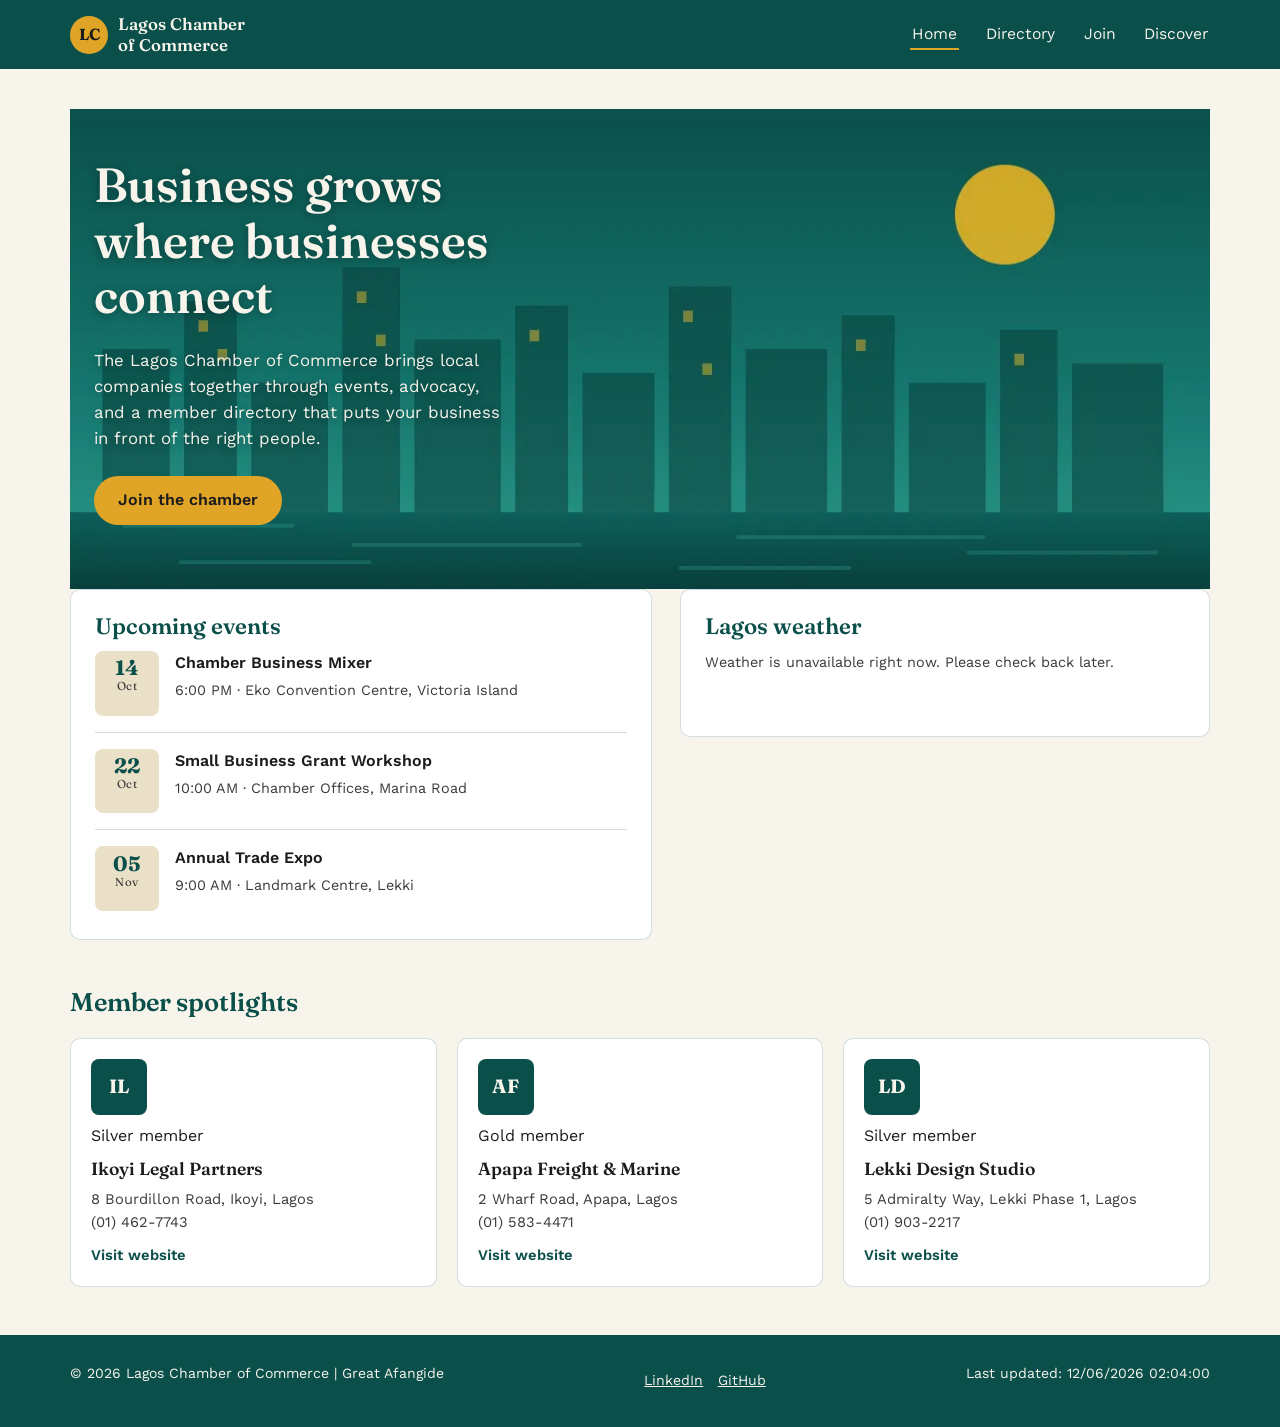
==== commit 86b6ad09: "updated files" ====
--- a/chamber/index.html
+++ b/chamber/index.html
@@ -16,6 +16,7 @@
     rel="stylesheet">
 
   <link rel="stylesheet" href="styles/styles.css">
+<link rel="stylesheet" href="styles/styles-additions.css">
   
   <link rel="icon" href="images/favicon.svg">
   <meta name="theme-color" content="#0b4f4a">
--- a/chamber/styles/styles.css
+++ b/chamber/styles/styles.css
@@ -1,5 +1,6 @@
 /* ============================================
    Lagos Chamber of Commerce — shared stylesheet
+   Used by index.html, directory.html, and join.html
    ============================================ */
 
 :root {
@@ -57,7 +58,7 @@
   margin: 0 0 1em;
 }
 
-/* Accessibility helper (Fixed: clip updated to clip-path) */
+/* Accessibility helper */
 .visually-hidden {
   position: absolute;
   width: 1px;
@@ -65,7 +66,7 @@
   padding: 0;
   margin: -1px;
   overflow: hidden;
-  clip-path: inset(50%);
+  clip: rect(0, 0, 0, 0);
   white-space: nowrap;
   border: 0;
   color: var(--charcoal);
@@ -107,6 +108,7 @@
   color: var(--paper);
 }
 
+/* FIXED CONTRAST: Charcoal text on Ochre background (7.78:1 ratio) */
 .brand-mark {
   width: 38px;
   height: 38px;
@@ -214,16 +216,18 @@
   margin: 0 auto;
 }
 
-.hero-content h1 {
-  color: var(--paper);
-  text-shadow: 0 2px 10px #00000059;
-  font-size: clamp(1.8rem, 4.5vw, 3rem);
-  max-width: 14ch;
-}
-
+.hero-content h1,
 .hero-content p {
   color: var(--paper);
   text-shadow: 0 2px 10px #00000059;
+}
+
+.hero-content h1 {
+  font-size: clamp(1.8rem, 4.5vw, 3rem);
+  max-width: 14ch;
+}
+
+.hero-content p {
   max-width: 42ch;
   font-size: 1.05rem;
 }
@@ -254,6 +258,7 @@
   padding: 2.5rem 1.25rem 3rem;
 }
 
+/* Layout helpers replacing inline styles on join.html */
 .page-intro {
   max-width: var(--max-width);
   margin: 0 auto;
@@ -269,7 +274,6 @@
 
 .panel,
 .spotlight-card,
-.panel,
 .membership-card {
   background: var(--white);
   border: 1px solid var(--line);
@@ -289,7 +293,6 @@
   color: var(--teal-deep);
 }
 
-
 .panel h2 {
   font-size: 1.4rem;
 }
@@ -318,16 +321,6 @@
 .event-date,
 .forecast-day {
   background: var(--sand);
-}
-
-.membership-badge {
-  background: var(--sand);
-  align-self: flex-start;
-  font-size: 0.78rem;
-  font-weight: 600;
-  padding: 0.2rem 0.6rem;
-  border-radius: 999px;
-  color: var(--teal-deep);
 }
 
 .event-date {
@@ -349,7 +342,6 @@
   display: block;
   font-size: 0.72rem;
   letter-spacing: 0.03em;
-  color: var(--charcoal-soft);
 }
 
 .event-title {
@@ -364,6 +356,9 @@
 .spotlight-card address,
 .join-form small,
 .membership-card p,
+.event-date .month {
+  color: var(--charcoal-soft);
+}
 
 .event-meta,
 .weather-status {
@@ -451,15 +446,6 @@
   margin-bottom: 0;
 }
 
-.membership-badge {
-  align-self: flex-start;
-  font-size: 0.78rem;
-  font-weight: 600;
-  padding: 0.2rem 0.6rem;
-  border-radius: 999px;
-  color: var(--teal-deep);
-}
-
 .spotlight-card address {
   font-style: normal;
   font-size: 0.92rem;
@@ -505,6 +491,7 @@
 
 /* ---------- Join Page ---------- */
 
+/* Updated join-layout with centered container defaults */
 .join-layout {
   display: grid;
   grid-template-columns: 1fr;
@@ -549,8 +536,6 @@
   font: inherit;
   color: var(--charcoal);
   background: var(--white);
-  min-height: 110px;
-  resize: vertical;
 }
 
 .join-form input:focus-visible,
@@ -559,6 +544,10 @@
   outline-offset: 1px;
 }
 
+.join-form textarea {
+  min-height: 110px;
+  resize: vertical;
+}
 
 .join-form small {
   display: block;
@@ -592,7 +581,6 @@
   font: inherit;
   cursor: pointer;
 }
-
 
 .submit-button {
   border: none;
